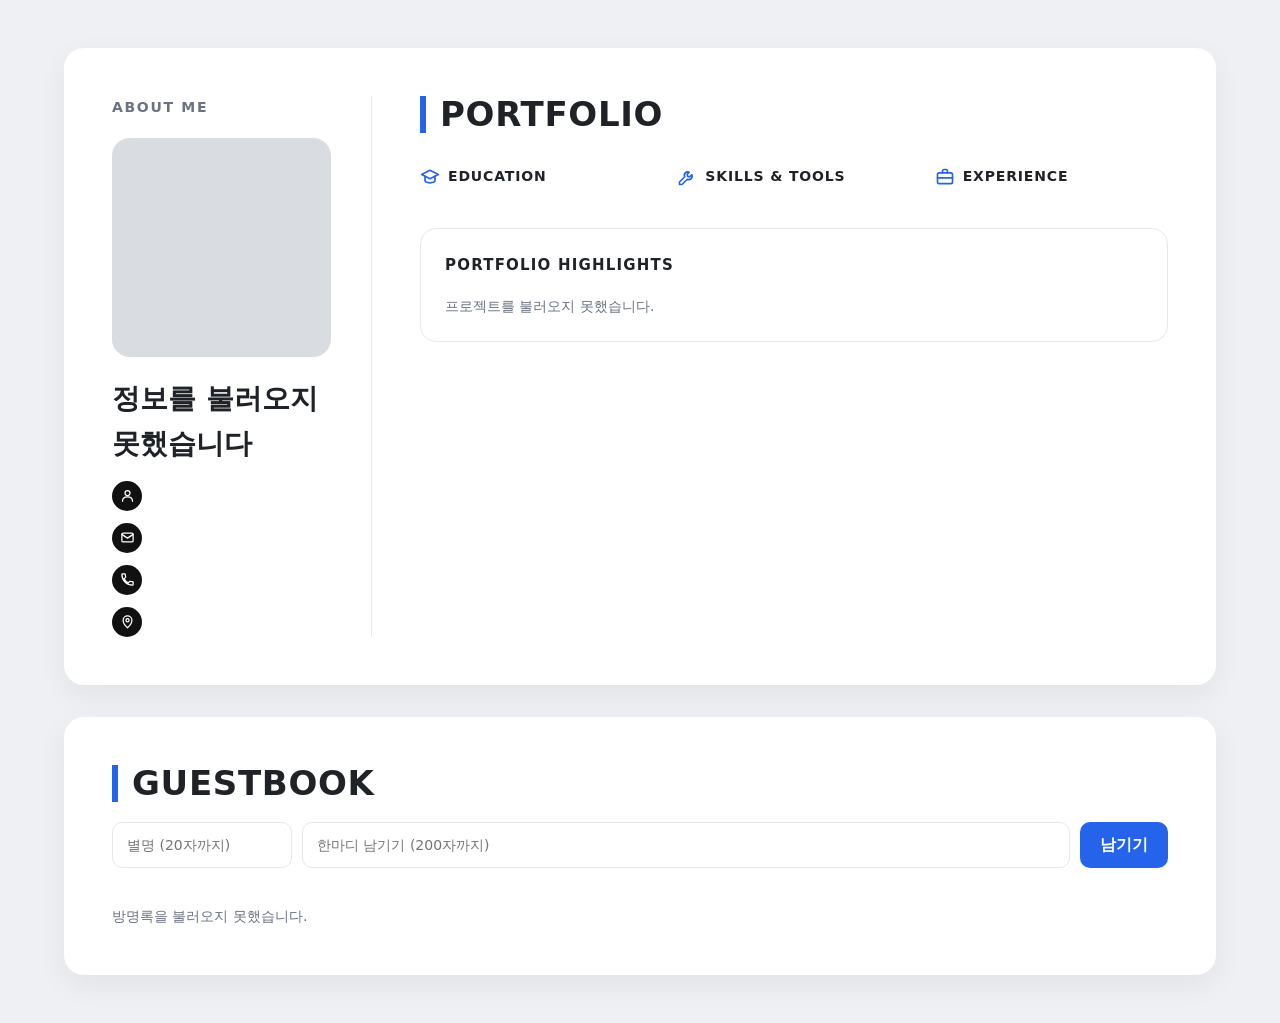
==== index.html @ 66c01a00 "방문자 화면(index.html, style.css, script.js) 추가 Co-Authored-By: Claude Opus 5.5 <noreply@anthropic.com> " ====
<!DOCTYPE html>
<html lang="ko">
<head>
  <meta charset="UTF-8">
  <meta name="viewport" content="width=device-width, initial-scale=1">
  <title>포트폴리오</title>
  <link rel="stylesheet" href="style.css">
</head>
<body>
  <main class="page">

    <!-- 흰 큰 카드 -->
    <section class="sheet">

      <!-- 왼쪽: ABOUT ME -->
      <aside class="about">
        <h2 class="section-label">ABOUT ME</h2>
        <div class="photo" id="profile-photo"></div>
        <h1 class="name" id="profile-name"></h1>
        <p class="job-title" id="profile-title"></p>
        <p class="badge" id="profile-badge"></p>

        <ul class="contact">
          <li>
            <span class="contact-icon">
              <svg viewBox="0 0 24 24" aria-hidden="true"><circle cx="12" cy="8" r="4"/><path d="M4 21c0-4.4 3.6-7 8-7s8 2.6 8 7"/></svg>
            </span>
            <span id="contact-name"></span>
          </li>
          <li>
            <span class="contact-icon">
              <svg viewBox="0 0 24 24" aria-hidden="true"><rect x="3" y="5" width="18" height="14" rx="2"/><path d="M3 7l9 6 9-6"/></svg>
            </span>
            <span id="contact-email"></span>
          </li>
          <li>
            <span class="contact-icon">
              <svg viewBox="0 0 24 24" aria-hidden="true"><path d="M6.6 10.8a15.2 15.2 0 006.6 6.6l2.2-2.2a1 1 0 011-.25 11.4 11.4 0 003.6.57 1 1 0 011 1V20a1 1 0 01-1 1A17 17 0 013 4a1 1 0 011-1h3.5a1 1 0 011 1c0 1.25.2 2.45.57 3.57a1 1 0 01-.25 1z"/></svg>
            </span>
            <span id="contact-phone"></span>
          </li>
          <li>
            <span class="contact-icon">
              <svg viewBox="0 0 24 24" aria-hidden="true"><path d="M12 22s7-6.2 7-12a7 7 0 00-14 0c0 5.8 7 12 7 12z"/><circle cx="12" cy="10" r="2.5"/></svg>
            </span>
            <span id="contact-location"></span>
          </li>
        </ul>
      </aside>

      <!-- 오른쪽: PORTFOLIO -->
      <div class="content">
        <h2 class="big-title">PORTFOLIO</h2>
        <p class="headline" id="profile-headline"></p>
        <p class="intro" id="profile-intro"></p>

        <div class="facts">
          <div class="fact">
            <h3 class="fact-title">
              <svg viewBox="0 0 24 24" aria-hidden="true"><path d="M2 9l10-5 10 5-10 5z"/><path d="M6 11v5c0 1.7 2.7 3 6 3s6-1.3 6-3v-5"/></svg>
              EDUCATION
            </h3>
            <div class="fact-body" id="profile-education"></div>
          </div>
          <div class="fact">
            <h3 class="fact-title">
              <svg viewBox="0 0 24 24" aria-hidden="true"><path d="M14.7 6.3a4 4 0 00-5.4 5.4L3 18v3h3l6.3-6.3a4 4 0 005.4-5.4l-2.5 2.5-2.4-.6-.6-2.4z"/></svg>
              SKILLS &amp; TOOLS
            </h3>
            <div class="fact-body" id="profile-skills"></div>
          </div>
          <div class="fact">
            <h3 class="fact-title">
              <svg viewBox="0 0 24 24" aria-hidden="true"><rect x="3" y="7" width="18" height="13" rx="2"/><path d="M9 7V5a2 2 0 012-2h2a2 2 0 012 2v2M3 13h18"/></svg>
              EXPERIENCE
            </h3>
            <div class="fact-body" id="profile-experience"></div>
          </div>
        </div>

        <div class="highlights">
          <h3 class="highlights-title">PORTFOLIO HIGHLIGHTS</h3>
          <div class="cards" id="cards">
            <p class="notice">불러오는 중…</p>
          </div>
        </div>

        <blockquote class="quote" id="profile-quote"></blockquote>
      </div>
    </section>

    <!-- 방명록 -->
    <section class="sheet guestbook">
      <h2 class="big-title">GUESTBOOK</h2>
      <div class="guest-form">
        <input type="text" id="guest-nickname" maxlength="20" placeholder="별명 (20자까지)">
        <input type="text" id="guest-message" maxlength="200" placeholder="한마디 남기기 (200자까지)">
        <button type="button" id="guest-submit">남기기</button>
      </div>
      <p class="guest-status" id="guest-status"></p>
      <ul class="guest-list" id="guest-list">
        <li class="notice">불러오는 중…</li>
      </ul>
    </section>

  </main>
  <script src="script.js"></script>
</body>
</html>
---- style.css ----
/* ===== 색과 기본 ===== */
:root {
  --bg: #eef0f3;          /* 연회색 바탕 */
  --sheet: #ffffff;       /* 흰 카드 */
  --text: #1f2328;
  --muted: #6b7280;       /* 회색 글 */
  --line: #e5e7eb;        /* 연한 테두리 */
  --blue: #2563eb;        /* 파란 강조색 */
  --blue-soft: #eff4ff;
  --tag: #f1f3f5;
  --heart: #e11d48;
}

* { box-sizing: border-box; }

body {
  margin: 0;
  background: var(--bg);
  color: var(--text);
  font-family: "Pretendard", "Apple SD Gothic Neo", "Malgun Gothic", "Noto Sans KR", system-ui, sans-serif;
  line-height: 1.6;
  word-break: keep-all;
}

.page {
  max-width: 1200px;
  margin: 0 auto;
  padding: 48px 24px;
}

/* ===== 흰 큰 카드 ===== */
.sheet {
  background: var(--sheet);
  border-radius: 20px;
  box-shadow: 0 10px 30px rgba(15, 23, 42, 0.06);
  padding: 48px;
  display: grid;
  grid-template-columns: 260px 1fr;
  gap: 48px;
}

/* ===== 왼쪽 ABOUT ME ===== */
.about {
  border-right: 1px solid var(--line);
  padding-right: 40px;
}

.section-label {
  margin: 0 0 20px;
  font-size: 14px;
  letter-spacing: 0.12em;
  color: var(--muted);
}

.photo {
  width: 100%;
  aspect-ratio: 1 / 1;
  border-radius: 18px;
  background: #d9dce1;   /* 사진이 없을 때 회색 자리 */
  overflow: hidden;
}
.photo img {
  width: 100%;
  height: 100%;
  object-fit: cover;
  display: block;
}

.name {
  margin: 20px 0 4px;
  font-size: 28px;
}

.job-title {
  margin: 0 0 14px;
  color: var(--blue);
  font-weight: 600;
}

.badge {
  display: inline-block;
  margin: 0 0 24px;
  padding: 4px 12px;
  border: 1.5px solid var(--blue);
  border-radius: 999px;
  color: var(--blue);
  font-size: 13px;
  font-weight: 600;
}
.badge:empty { display: none; }

.contact {
  list-style: none;
  margin: 0;
  padding: 0;
  display: grid;
  gap: 12px;
  font-size: 14px;
}
.contact li {
  display: flex;
  align-items: center;
  gap: 10px;
  overflow-wrap: anywhere;
}
.contact-icon {
  flex: none;
  width: 30px;
  height: 30px;
  border-radius: 50%;
  background: #111;
  display: grid;
  place-items: center;
}
.contact-icon svg {
  width: 15px;
  height: 15px;
  fill: none;
  stroke: #fff;
  stroke-width: 2;
  stroke-linecap: round;
  stroke-linejoin: round;
}

/* ===== 오른쪽 PORTFOLIO ===== */
.content { min-width: 0; }

.big-title {
  margin: 0 0 20px;
  padding-left: 14px;
  border-left: 6px solid var(--blue);
  font-size: 34px;
  line-height: 1.1;
  letter-spacing: 0.02em;
}

.headline {
  margin: 0 0 12px;
  font-size: 22px;
  font-weight: 700;
}
.headline .hl-name {
  text-decoration: underline;
  text-decoration-color: var(--blue);
  text-decoration-thickness: 4px;
  text-underline-offset: 5px;
}

.intro {
  margin: 0 0 32px;
  color: var(--muted);
  white-space: pre-line;
}

/* EDUCATION · SKILLS & TOOLS · EXPERIENCE */
.facts {
  display: grid;
  grid-template-columns: repeat(3, 1fr);
  gap: 24px;
  margin-bottom: 32px;
}
.fact-title {
  display: flex;
  align-items: center;
  gap: 8px;
  margin: 0 0 8px;
  font-size: 14px;
  letter-spacing: 0.06em;
}
.fact-title svg {
  width: 20px;
  height: 20px;
  fill: none;
  stroke: var(--blue);
  stroke-width: 2;
  stroke-linecap: round;
  stroke-linejoin: round;
}
.fact-body {
  color: var(--muted);
  font-size: 14px;
  white-space: pre-line;
}

/* PORTFOLIO HIGHLIGHTS 상자 */
.highlights {
  border: 1px solid var(--line);
  border-radius: 16px;
  padding: 24px;
  margin-bottom: 32px;
}
.highlights-title {
  margin: 0 0 18px;
  font-size: 15px;
  letter-spacing: 0.08em;
}

.cards {
  display: grid;
  grid-template-columns: repeat(4, 1fr);
  gap: 16px;
}

/* 포트폴리오 카드 하나 */
.card {
  display: flex;
  flex-direction: column;
  border: 1px solid var(--line);
  border-radius: 12px;
  overflow: hidden;
  background: #fff;
  transition: transform 0.15s, box-shadow 0.15s;
}
.card:hover {
  transform: translateY(-3px);
  box-shadow: 0 8px 20px rgba(15, 23, 42, 0.08);
}

.card-link {
  display: block;
  flex: 1;
  color: inherit;
  text-decoration: none;
}

/* 브라우저 창 모양 썸네일 */
.thumb {
  background: #f6f7f9;
  border-bottom: 1px solid var(--line);
}
.thumb-bar {
  display: flex;
  gap: 5px;
  padding: 8px 10px;
  background: #eceef1;
}
.thumb-bar span {
  width: 8px;
  height: 8px;
  border-radius: 50%;
  background: #c4c8ce;
}
.thumb-bar span:nth-child(1) { background: #ff6159; }
.thumb-bar span:nth-child(2) { background: #ffbd2e; }
.thumb-bar span:nth-child(3) { background: #28c941; }
.thumb-view {
  aspect-ratio: 16 / 10;
  background: #d9dce1;
}
.thumb-view img {
  width: 100%;
  height: 100%;
  object-fit: cover;
  display: block;
}

.card-body { padding: 14px; }

.card-meta {
  margin: 0 0 4px;
  color: var(--blue);
  font-size: 12px;
  font-weight: 700;
}
.card-title {
  margin: 0 0 6px;
  font-size: 15px;
  line-height: 1.35;
}
.card-desc {
  margin: 0 0 10px;
  color: var(--muted);
  font-size: 13px;
  /* 두 줄까지만 보이기 */
  display: -webkit-box;
  -webkit-line-clamp: 2;
  -webkit-box-orient: vertical;
  overflow: hidden;
}
.tags {
  display: flex;
  flex-wrap: wrap;
  gap: 6px;
}
.tag {
  padding: 2px 8px;
  border-radius: 6px;
  background: var(--tag);
  color: var(--muted);
  font-size: 12px;
}

/* 좋아요 */
.card-foot {
  padding: 0 14px 12px;
}
.like {
  display: inline-flex;
  align-items: center;
  gap: 6px;
  padding: 4px 10px;
  border: 1px solid var(--line);
  border-radius: 999px;
  background: #fff;
  color: var(--muted);
  font: inherit;
  font-size: 13px;
  cursor: pointer;
}
.like svg {
  width: 16px;
  height: 16px;
  fill: none;
  stroke: currentColor;
  stroke-width: 2;
}
.like:hover { border-color: var(--heart); color: var(--heart); }
.like.liked { color: var(--heart); border-color: var(--heart); cursor: default; }
.like.liked svg { fill: currentColor; }

/* 맨 아래 인용 */
.quote {
  margin: 0;
  padding: 16px 0 0;
  border-top: 1px solid var(--line);
  color: var(--muted);
  font-style: italic;
  text-align: center;
}
.quote:empty { display: none; }

.notice {
  grid-column: 1 / -1;
  margin: 0;
  color: var(--muted);
  font-size: 14px;
}

/* ===== 방명록 ===== */
.guestbook {
  display: block;
  margin-top: 32px;
}
.guest-form {
  display: grid;
  grid-template-columns: 180px 1fr auto;
  gap: 10px;
}
.guest-form input {
  padding: 10px 14px;
  border: 1px solid var(--line);
  border-radius: 10px;
  font: inherit;
  font-size: 14px;
  min-width: 0;
}
.guest-form input:focus {
  outline: 2px solid var(--blue);
  outline-offset: -1px;
}
.guest-form button {
  padding: 10px 20px;
  border: 0;
  border-radius: 10px;
  background: var(--blue);
  color: #fff;
  font: inherit;
  font-weight: 600;
  cursor: pointer;
}
.guest-form button:disabled { opacity: 0.6; cursor: default; }

.guest-status {
  min-height: 1.6em;
  margin: 8px 0;
  color: var(--muted);
  font-size: 13px;
}

.guest-list {
  list-style: none;
  margin: 0;
  padding: 0;
}
.guest-item {
  padding: 14px 0;
  border-top: 1px solid var(--line);
}
.guest-head {
  display: flex;
  gap: 10px;
  align-items: baseline;
  margin-bottom: 2px;
}
.guest-nick { font-weight: 700; }
.guest-date { color: var(--muted); font-size: 12px; }
.guest-msg {
  margin: 0;
  white-space: pre-line;
  overflow-wrap: anywhere;
}

/* ===== 화면 폭에 따라 ===== */
@media (max-width: 1100px) {
  .cards { grid-template-columns: repeat(2, 1fr); }
}

@media (max-width: 800px) {
  .page { padding: 24px 16px; }
  .sheet {
    grid-template-columns: 1fr;
    gap: 32px;
    padding: 28px 20px;
  }
  .about {
    border-right: 0;
    border-bottom: 1px solid var(--line);
    padding: 0 0 28px;
  }
  .photo { max-width: 220px; }
  .big-title { font-size: 28px; }
  .headline { font-size: 19px; }
  .facts { grid-template-columns: 1fr; }
  .highlights { padding: 16px; }
  .cards { grid-template-columns: 1fr; }
  .guest-form { grid-template-columns: 1fr; }
}
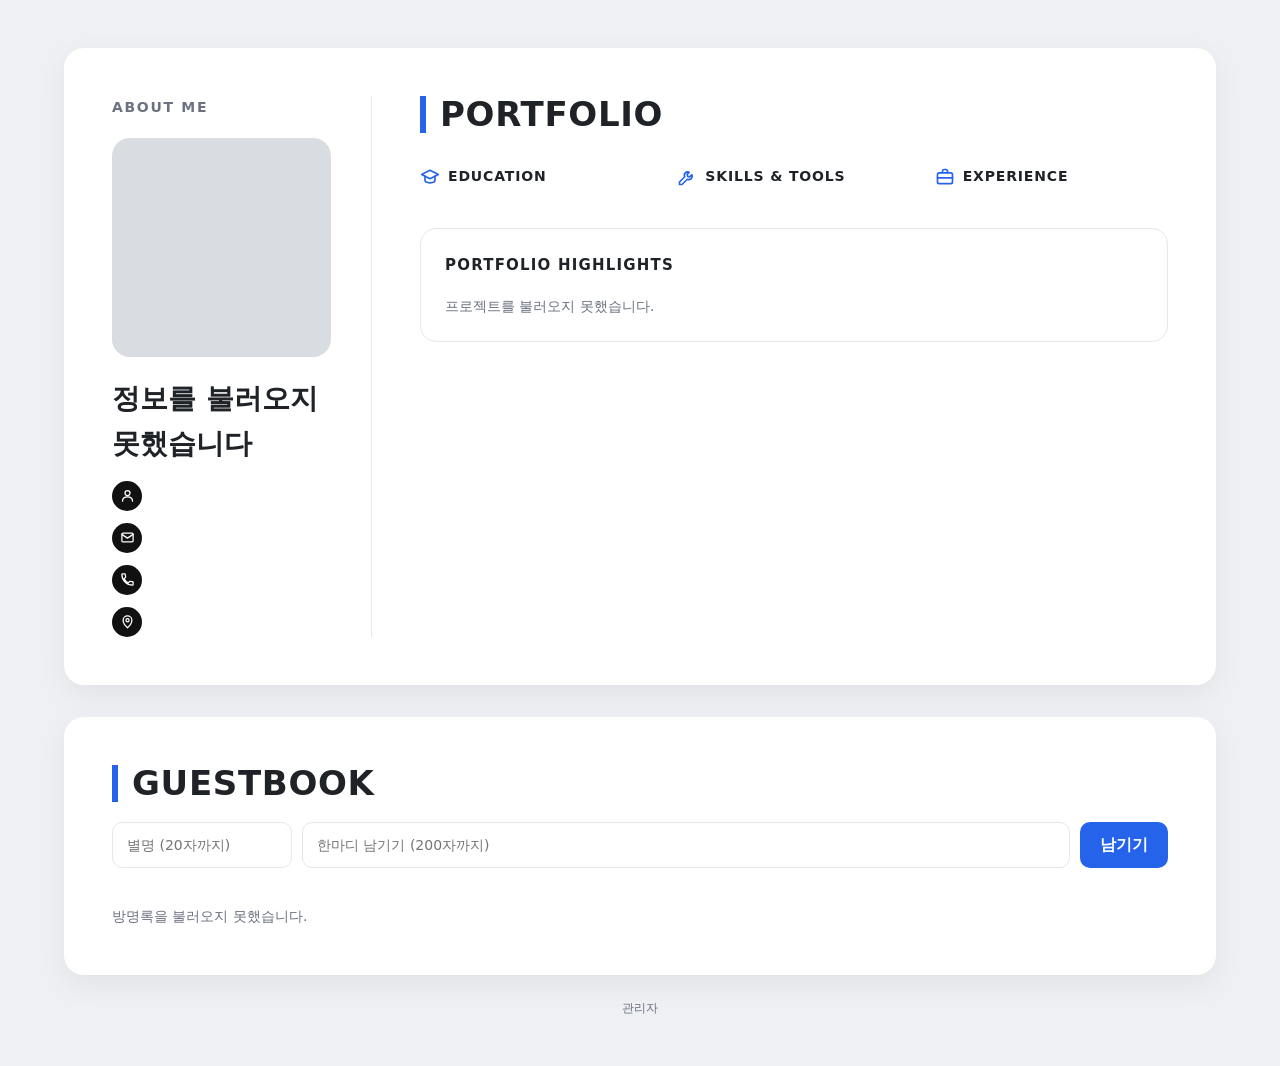
==== commit aa3cc3ea: "관리자 화면(admin.html, admin.js) 추가, 방문자 화면에 관리자 링크 Co-Authored-By: Claude Opus 5.5 <noreply@anthropic.c" ====
--- a/index.html
+++ b/index.html
@@ -103,6 +103,7 @@
       </ul>
     </section>
 
+    <p class="admin-link"><a href="admin.html">관리자</a></p>
   </main>
   <script src="script.js"></script>
 </body>
--- a/style.css
+++ b/style.css
@@ -425,3 +425,12 @@
   .cards { grid-template-columns: 1fr; }
   .guest-form { grid-template-columns: 1fr; }
 }
+
+/* ===== 맨 아래 관리자 링크 ===== */
+.admin-link {
+  margin: 24px 0 0;
+  text-align: center;
+  font-size: 12px;
+}
+.admin-link a { color: var(--muted); text-decoration: none; }
+.admin-link a:hover { color: var(--blue); }
